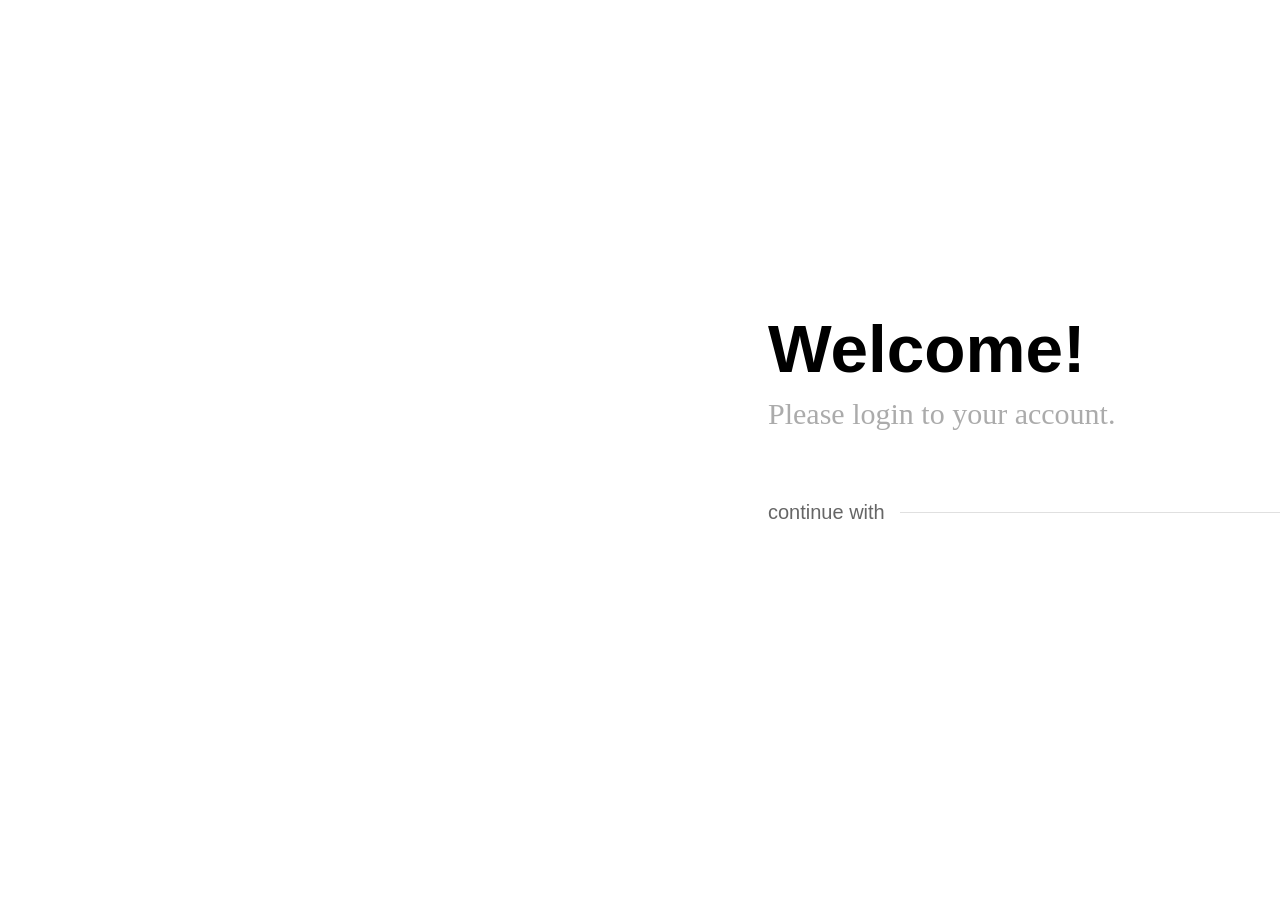
==== index.html @ e73cec5d "change the file name" ====
<!DOCTYPE html>
<html lang="en">
<head>
    <meta charset="UTF-8">
    <meta name="viewport" content="width=device-width, initial-scale=1.0">
    <title>Login Page</title>
    <!-- Link to external CSS file -->
    <link rel="stylesheet" href="style.css">
</head>
<body>
    <div class="login-container">
            <h2>Welcome!</h2>
            <p class="subtitle">Please login to your account.</p>   
        <!-- Divider -->
        <div class="divider">
             continue with
        </div>
        <!-- Google Sign-In Integration -->
        <div class="google-login-container">
            <script src="https://accounts.google.com/gsi/client" async defer></script>
            
            <div id="g_id_onload"
                 data-client_id="355473925120-mo8r0a90q5d6rdcc6of507vlpja8bhvl.apps.googleusercontent.com"
                 data-context="signin"
                 data-ux_mode="popup"
                 data-callback="handleCredentialResponse"
                 data-auto_prompt="false">
            </div>

            <div class="g_id_signin"
                 data-type="standard"
                 data-shape="pill"
                 data-theme="outline"
                 data-text="signin_with"
                 data-size="large"
                 data-logo_alignment="left">
            </div>
        </div>
    </div>

    <!-- Link to external JavaScript file -->
    <script src="script.js"></script>
</body>
</html>
---- style.css ----
* {
    margin: 0;
    padding: 0;
    box-sizing: border-box;
    font-family: 'Segoe UI', Tahoma, Geneva, Verdana, sans-serif;
}

body {
    background-color: #ffffff;
}

.login-container {
    display: flex;
    flex-direction: column;
    background: #ffffff;
    padding-left: 60% ;
    padding-top: 300px;
    width: 100%;
    font-size: 45px;
}

.login-container > *:nth-child(1) {
  margin-top: 10px;
}

.login-container > *:nth-child(2) {
  margin-top: 10px;
}

.login-container > *:nth-child(3) {
  margin-top: 70px;
}

.login-container > *:nth-child(3) {
  margin-bottom: 30px;
}

.subtitle {
    font-size: 30px;
    color: #49494975;
    font-family: 'Times New Roman', Times, serif;
}

.divider {
    display: flex;
    align-items: center;
    margin: 30px 0 20px 0;
    color: #666;
    font-size: 20px;
    white-space: nowrap;
}

.divider::after {
    content: "";
    flex: 1;
    border-bottom: 1px solid #e0e0e0;
    margin-left: 15px;
}

.google-login-container {
    display: flex;
    justify-content: flex-start;
    width: 100%;
}
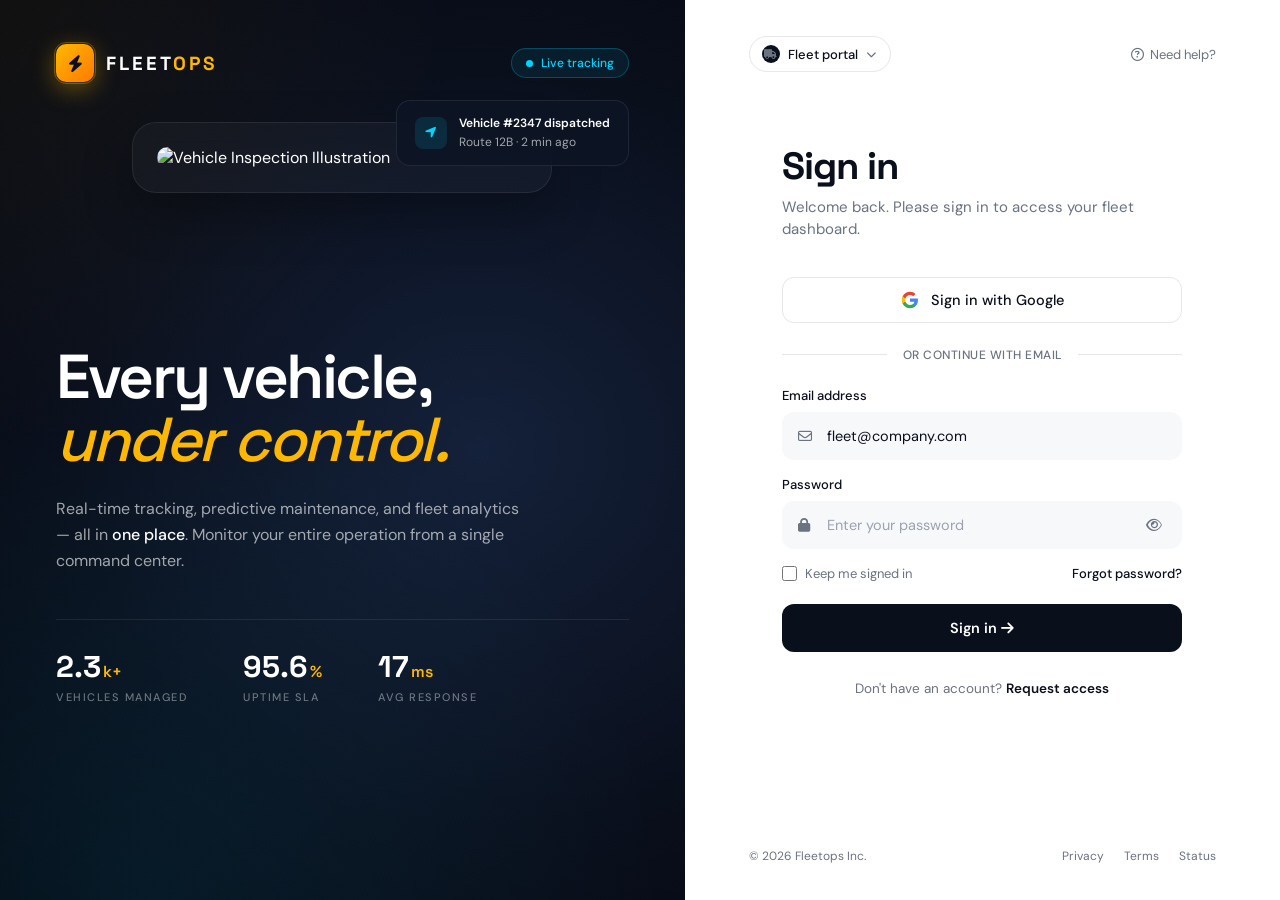
==== commit 123df7d6: "change the code to beautiful interface" ====
--- a/index.html
+++ b/index.html
@@ -3,42 +3,168 @@
 <head>
     <meta charset="UTF-8">
     <meta name="viewport" content="width=device-width, initial-scale=1.0">
-    <title>Login Page</title>
-    <!-- Link to external CSS file -->
+    <title>Fleetops — Sign in</title>
+    <link rel="preconnect" href="https://fonts.googleapis.com">
+    <link rel="preconnect" href="https://fonts.gstatic.com" crossorigin>
+    <link href="https://fonts.googleapis.com/css2?family=Space+Grotesk:wght@400;500;600;700&family=DM+Sans:wght@400;500;600;700&display=swap" rel="stylesheet">
+    <link rel="stylesheet" href="https://cdnjs.cloudflare.com/ajax/libs/font-awesome/6.4.0/css/all.min.css">
     <link rel="stylesheet" href="style.css">
 </head>
 <body>
-    <div class="login-container">
-            <h2>Welcome!</h2>
-            <p class="subtitle">Please login to your account.</p>   
-        <!-- Divider -->
-        <div class="divider">
-             continue with
-        </div>
-        <!-- Google Sign-In Integration -->
-        <div class="google-login-container">
-            <script src="https://accounts.google.com/gsi/client" async defer></script>
-            
-            <div id="g_id_onload"
-                 data-client_id="355473925120-mo8r0a90q5d6rdcc6of507vlpja8bhvl.apps.googleusercontent.com"
-                 data-context="signin"
-                 data-ux_mode="popup"
-                 data-callback="handleCredentialResponse"
-                 data-auto_prompt="false">
+    <div class="split-container">
+        <!-- ===== LEFT PANEL ===== -->
+        <div class="left-panel">
+            <!-- Activity toast -->
+            <div class="activity-toast">
+                <div class="activity-icon">
+                    <i class="fa-solid fa-location-arrow"></i>
+                </div>
+                <div class="activity-text">
+                    <strong>Vehicle #2347 dispatched</strong>
+                    <span>Route 12B · 2 min ago</span>
+                </div>
             </div>
 
-            <div class="g_id_signin"
-                 data-type="standard"
-                 data-shape="pill"
-                 data-theme="outline"
-                 data-text="signin_with"
-                 data-size="large"
-                 data-logo_alignment="left">
+            <div class="left-content">
+                <div class="brand fade-up">
+                    <div class="brand-logo">
+                        <i class="fa-solid fa-bolt"></i>
+                    </div>
+                    <div class="brand-name">FLEET<span>OPS</span></div>
+                    <div class="live-badge">
+                        <span class="live-dot"></span>
+                        Live tracking
+                    </div>
+                </div>
+
+                <!-- Replaced Canvas with Image Card -->
+                <div class="hero-graphic fade-up">
+                    <img src="https://z-cdn-media.chatglm.cn/files/56424333-0639-4c8f-b3c8-0cb1e74102e0.png?auth_key=1888731883-37ee74a9747d49c78b19f29c526f797a-0-35f25d98f422e8b51471a2731151e0be" alt="Vehicle Inspection Illustration">
+                </div>
+
+                <div class="hero-content">
+                    <h1 class="tagline fade-up">
+                        Every vehicle,<br>
+                        <span class="highlight">under control.</span>
+                    </h1>
+                    <p class="feature-desc fade-up">
+                        Real-time tracking, predictive maintenance, and fleet analytics — all in <strong>one place</strong>. Monitor your entire operation from a single command center.
+                    </p>
+
+                    <div class="stats-row fade-up">
+                        <div class="stat-item">
+                            <div class="stat-value">
+                                <span data-counter="2.4">0</span>
+                                <span class="suffix">k+</span>
+                            </div>
+                            <div class="stat-label">Vehicles managed</div>
+                        </div>
+                        <div class="stat-item">
+                            <div class="stat-value">
+                                <span data-counter="99.8">0</span>
+                                <span class="suffix">%</span>
+                            </div>
+                            <div class="stat-label">Uptime SLA</div>
+                        </div>
+                        <div class="stat-item">
+                            <div class="stat-value">
+                                <span data-counter="18">0</span>
+                                <span class="suffix">ms</span>
+                            </div>
+                            <div class="stat-label">Avg response</div>
+                        </div>
+                    </div>
+                </div>
+            </div>
+        </div>
+
+        <!-- ===== RIGHT PANEL ===== -->
+        <div class="right-panel">
+            <div class="top-bar fade-up">
+                <div class="portal-selector">
+                    <div class="portal-icon"><i class="fa-solid fa-truck"></i></div>
+                    Fleet portal
+                    <i class="fa-solid fa-chevron-down"></i>
+                </div>
+                <a href="#" class="help-link">
+                    <i class="fa-regular fa-circle-question"></i>
+                    Need help?
+                </a>
+            </div>
+
+            <div class="form-container">
+                <h2 class="form-title fade-up">Sign in</h2>
+                <p class="form-subtitle fade-up">Welcome back. Please sign in to access your fleet dashboard.</p>
+
+                <button class="google-btn fade-up" id="google-btn">
+                    <svg class="google-icon" viewBox="0 0 24 24">
+                        <path fill="#4285F4" d="M22.56 12.25c0-.78-.07-1.53-.2-2.25H12v4.26h5.92c-.26 1.37-1.04 2.53-2.21 3.31v2.77h3.57c2.08-1.92 3.28-4.74 3.28-8.09z"/>
+                        <path fill="#34A853" d="M12 23c2.97 0 5.46-.98 7.28-2.66l-3.57-2.77c-.98.66-2.23 1.06-3.71 1.06-2.86 0-5.29-1.93-6.16-4.53H2.18v2.84C3.99 20.53 7.7 23 12 23z"/>
+                        <path fill="#FBBC05" d="M5.84 14.09c-.22-.66-.35-1.36-.35-2.09s.13-1.43.35-2.09V7.07H2.18C1.43 8.55 1 10.22 1 12s.43 3.45 1.18 4.93l2.85-2.22.81-.62z"/>
+                        <path fill="#EA4335" d="M12 5.38c1.62 0 3.06.56 4.21 1.64l3.15-3.15C17.45 2.09 14.97 1 12 1 7.7 1 3.99 3.47 2.18 7.07l3.66 2.84c.87-2.6 3.3-4.53 6.16-4.53z"/>
+                    </svg>
+                    Sign in with Google
+                </button>
+
+                <div class="divider fade-up">or continue with email</div>
+
+                <form id="login-form" class="fade-up">
+                    <div class="form-group">
+                        <label class="form-label" for="email">Email address</label>
+                        <div class="input-wrapper">
+                            <input type="email" id="email" class="form-input" placeholder="fleet@company.com" required autocomplete="email">
+                            <i class="fa-regular fa-envelope input-icon"></i>
+                        </div>
+                    </div>
+
+                    <div class="form-group">
+                        <label class="form-label" for="password">Password</label>
+                        <div class="input-wrapper">
+                            <input type="password" id="password" class="form-input" placeholder="Enter your password" required autocomplete="current-password">
+                            <i class="fa-solid fa-lock input-icon"></i>
+                            <button type="button" class="password-toggle" id="password-toggle" aria-label="Toggle password visibility">
+                                <i class="fa-regular fa-eye"></i>
+                            </button>
+                        </div>
+                    </div>
+
+                    <div class="form-row">
+                        <label class="remember-me">
+                            <input type="checkbox" id="remember">
+                            Keep me signed in
+                        </label>
+                        <a href="#" class="forgot-link">Forgot password?</a>
+                    </div>
+
+                    <button type="submit" class="sign-in-btn" id="sign-in-btn">
+                        <span class="btn-content">
+                            Sign in
+                            <i class="fa-solid fa-arrow-right arrow"></i>
+                        </span>
+                        <span class="spinner"></span>
+                    </button>
+
+                    <p class="form-footer">
+                        Don't have an account? <a href="#">Request access</a>
+                    </p>
+                </form>
+            </div>
+
+            <div class="right-footer">
+                <span>© 2026 Fleetops Inc.</span>
+                <div class="links">
+                    <a href="#">Privacy</a>
+                    <a href="#">Terms</a>
+                    <a href="#">Status</a>
+                </div>
             </div>
         </div>
     </div>
 
-    <!-- Link to external JavaScript file -->
+    <div class="toast-container" id="toast-container"></div>
+
+    <!-- Google Identity Services -->
+    <script src="https://accounts.google.com/gsi/client" async defer></script>
     <script src="script.js"></script>
 </body>
 </html>
--- a/style.css
+++ b/style.css
@@ -1,64 +1,730 @@
+:root {
+    --bg-dark: #0a0f1c;
+    --bg-dark-2: #0d1424;
+    --accent: #ffb800;
+    --accent-glow: rgba(255, 184, 0, 0.4);
+    --accent-2: #00d4ff;
+    --text-light: #ffffff;
+    --text-muted: rgba(255, 255, 255, 0.62);
+    --text-dim: rgba(255, 255, 255, 0.4);
+    --right-bg: #ffffff;
+    --right-text: #0a0f1c;
+    --right-muted: #6b7280;
+    --right-border: #e5e7eb;
+    --right-input-bg: #f7f8fa;
+}
+
 * {
     margin: 0;
     padding: 0;
     box-sizing: border-box;
-    font-family: 'Segoe UI', Tahoma, Geneva, Verdana, sans-serif;
 }
 
 body {
-    background-color: #ffffff;
-}
-
-.login-container {
+    font-family: 'DM Sans', sans-serif;
+    background: var(--bg-dark);
+    color: var(--text-light);
+    overflow: hidden;
+    height: 100vh;
+    -webkit-font-smoothing: antialiased;
+}
+
+.split-container {
+    display: grid;
+    grid-template-columns: 1.15fr 1fr;
+    height: 100vh;
+    width: 100%;
+}
+
+/* ===== LEFT PANEL ===== */
+.left-panel {
+    position: relative;
+    background: radial-gradient(ellipse at 70% 50%, #14213a 0%, #0a0f1c 60%, #050811 100%);
+    overflow: hidden;
     display: flex;
     flex-direction: column;
-    background: #ffffff;
-    padding-left: 60% ;
-    padding-top: 300px;
+    padding: 44px 56px;
+}
+
+.left-panel::before {
+    content: "";
+    position: absolute;
+    inset: 0;
+    background: 
+        radial-gradient(circle at 20% 100%, rgba(0, 212, 255, 0.08) 0%, transparent 50%),
+        radial-gradient(circle at 0% 0%, rgba(255, 184, 0, 0.05) 0%, transparent 40%);
+    z-index: 2;
+    pointer-events: none;
+}
+
+.left-content {
+    position: relative;
+    z-index: 3;
+    display: flex;
+    flex-direction: column;
+    height: 100%;
+}
+
+.brand {
+    display: flex;
+    align-items: center;
+    gap: 12px;
+}
+
+.brand-logo {
+    width: 38px;
+    height: 38px;
+    background: linear-gradient(135deg, var(--accent) 0%, #ff7a00 100%);
+    border-radius: 10px;
+    display: flex;
+    align-items: center;
+    justify-content: center;
+    color: #0a0f1c;
+    font-size: 17px;
+    box-shadow: 0 6px 24px var(--accent-glow);
+    position: relative;
+}
+
+.brand-logo::after {
+    content: "";
+    position: absolute;
+    inset: -2px;
+    border-radius: 12px;
+    border: 1px solid rgba(255, 184, 0, 0.3);
+}
+
+.brand-name {
+    font-family: 'Space Grotesk', sans-serif;
+    font-weight: 700;
+    font-size: 19px;
+    letter-spacing: 3px;
+}
+
+.brand-name span {
+    color: var(--accent);
+}
+
+.live-badge {
+    margin-left: auto;
+    display: flex;
+    align-items: center;
+    gap: 8px;
+    padding: 6px 14px;
+    background: rgba(0, 212, 255, 0.08);
+    border: 1px solid rgba(0, 212, 255, 0.25);
+    border-radius: 100px;
+    font-size: 12px;
+    color: var(--accent-2);
+    font-weight: 500;
+}
+
+.live-dot {
+    width: 7px;
+    height: 7px;
+    background: var(--accent-2);
+    border-radius: 50%;
+    position: relative;
+    animation: pulse-dot 2s infinite;
+}
+
+@keyframes pulse-dot {
+    0%, 100% { box-shadow: 0 0 0 0 rgba(0, 212, 255, 0.6); }
+    50% { box-shadow: 0 0 0 8px rgba(0, 212, 255, 0); }
+}
+
+/* Hero Graphic (Image Container) */
+.hero-graphic {
+    margin: 40px auto 0 auto;
+    max-width: 420px;
     width: 100%;
-    font-size: 45px;
-}
-
-.login-container > *:nth-child(1) {
-  margin-top: 10px;
-}
-
-.login-container > *:nth-child(2) {
-  margin-top: 10px;
-}
-
-.login-container > *:nth-child(3) {
-  margin-top: 70px;
-}
-
-.login-container > *:nth-child(3) {
-  margin-bottom: 30px;
-}
-
-.subtitle {
+    padding: 24px;
+    background: rgba(255, 255, 255, 0.03);
+    border: 1px solid rgba(255, 255, 255, 0.08);
+    border-radius: 24px;
+    backdrop-filter: blur(12px);
+    box-shadow: 0 20px 50px rgba(0, 0, 0, 0.3);
+    animation: float 6s ease-in-out infinite;
+    z-index: 3;
+}
+
+.hero-graphic img {
+    width: 100%;
+    height: auto;
+    border-radius: 12px;
+    display: block;
+}
+
+@keyframes float {
+    0%, 100% { transform: translateY(0); }
+    50% { transform: translateY(-12px); }
+}
+
+.hero-content {
+    margin-top: auto;
+    margin-bottom: auto;
+    max-width: 580px;
+}
+
+.tagline {
+    font-family: 'Space Grotesk', sans-serif;
+    font-size: 62px;
+    line-height: 1.02;
+    font-weight: 600;
+    letter-spacing: -2.5px;
+    margin-bottom: 24px;
+}
+
+.tagline .highlight {
+    color: var(--accent);
+    font-style: italic;
+    font-weight: 500;
+}
+
+.feature-desc {
+    font-size: 16px;
+    line-height: 1.65;
+    color: var(--text-muted);
+    max-width: 470px;
+    font-weight: 400;
+}
+
+.feature-desc strong {
+    color: var(--text-light);
+    font-weight: 500;
+}
+
+.stats-row {
+    display: flex;
+    gap: 56px;
+    margin-top: 44px;
+    padding-top: 32px;
+    border-top: 1px solid rgba(255, 255, 255, 0.08);
+}
+
+.stat-item .stat-value {
+    font-family: 'Space Grotesk', sans-serif;
     font-size: 30px;
-    color: #49494975;
-    font-family: 'Times New Roman', Times, serif;
+    font-weight: 700;
+    color: var(--text-light);
+    display: flex;
+    align-items: baseline;
+    gap: 2px;
+    line-height: 1;
+}
+
+.stat-item .stat-value .suffix {
+    font-size: 16px;
+    color: var(--accent);
+    font-weight: 600;
+}
+
+.stat-item .stat-label {
+    font-size: 11px;
+    color: var(--text-dim);
+    margin-top: 8px;
+    text-transform: uppercase;
+    letter-spacing: 1.5px;
+    font-weight: 500;
+}
+
+/* Activity toast */
+.activity-toast {
+    position: absolute;
+    top: 100px;
+    right: 56px;
+    background: rgba(13, 20, 36, 0.85);
+    backdrop-filter: blur(12px);
+    border: 1px solid rgba(255, 255, 255, 0.08);
+    border-radius: 14px;
+    padding: 14px 18px;
+    display: flex;
+    align-items: center;
+    gap: 12px;
+    z-index: 4;
+    max-width: 280px;
+    animation: slideInRight 0.6s cubic-bezier(0.16, 1, 0.3, 1) 1s backwards;
+}
+
+@keyframes slideInRight {
+    from { opacity: 0; transform: translateX(20px); }
+    to { opacity: 1; transform: translateX(0); }
+}
+
+.activity-icon {
+    width: 32px;
+    height: 32px;
+    border-radius: 8px;
+    background: rgba(0, 212, 255, 0.12);
+    display: flex;
+    align-items: center;
+    justify-content: center;
+    color: var(--accent-2);
+    font-size: 13px;
+    flex-shrink: 0;
+}
+
+.activity-text {
+    font-size: 12px;
+    line-height: 1.4;
+}
+
+.activity-text strong {
+    color: var(--text-light);
+    font-weight: 600;
+    display: block;
+    margin-bottom: 2px;
+}
+
+.activity-text span {
+    color: var(--text-muted);
+}
+
+/* ===== RIGHT PANEL ===== */
+.right-panel {
+    background: var(--right-bg);
+    color: var(--right-text);
+    display: flex;
+    flex-direction: column;
+    padding: 36px 64px;
+    position: relative;
+}
+
+.top-bar {
+    display: flex;
+    justify-content: space-between;
+    align-items: center;
+}
+
+.portal-selector {
+    display: flex;
+    align-items: center;
+    gap: 8px;
+    padding: 8px 14px 8px 12px;
+    border: 1px solid var(--right-border);
+    border-radius: 100px;
+    font-size: 13px;
+    color: var(--right-text);
+    cursor: pointer;
+    transition: all 0.2s;
+    font-weight: 500;
+    background: var(--right-bg);
+}
+
+.portal-selector:hover {
+    border-color: #0a0f1c;
+    background: #fafbfc;
+}
+
+.portal-selector .portal-icon {
+    width: 18px;
+    height: 18px;
+    background: var(--bg-dark);
+    border-radius: 50%;
+    display: flex;
+    align-items: center;
+    justify-content: center;
+    color: white;
+    font-size: 9px;
+}
+
+.portal-selector i {
+    font-size: 10px;
+    color: var(--right-muted);
+}
+
+.help-link {
+    font-size: 13px;
+    color: var(--right-muted);
+    text-decoration: none;
+    display: flex;
+    align-items: center;
+    gap: 6px;
+    transition: color 0.2s;
+}
+
+.help-link:hover {
+    color: var(--right-text);
+}
+
+.form-container {
+    max-width: 400px;
+    width: 100%;
+    margin: auto auto;
+    padding: 20px 0;
+}
+
+.form-title {
+    font-family: 'Space Grotesk', sans-serif;
+    font-size: 38px;
+    font-weight: 700;
+    letter-spacing: -1px;
+    margin-bottom: 8px;
+    line-height: 1.1;
+}
+
+.form-subtitle {
+    color: var(--right-muted);
+    font-size: 15px;
+    margin-bottom: 36px;
+    line-height: 1.5;
+}
+
+.google-btn {
+    width: 100%;
+    padding: 13px;
+    background: var(--right-bg);
+    border: 1px solid var(--right-border);
+    border-radius: 12px;
+    font-family: 'DM Sans', sans-serif;
+    font-size: 14.5px;
+    font-weight: 500;
+    color: var(--right-text);
+    cursor: pointer;
+    display: flex;
+    align-items: center;
+    justify-content: center;
+    gap: 12px;
+    transition: all 0.2s ease;
+}
+
+.google-btn:hover {
+    background: #fafbfc;
+    border-color: #d1d5db;
+    box-shadow: 0 4px 14px rgba(0, 0, 0, 0.06);
+    transform: translateY(-1px);
+}
+
+.google-btn:active {
+    transform: translateY(0);
+}
+
+.google-icon {
+    width: 18px;
+    height: 18px;
 }
 
 .divider {
     display: flex;
     align-items: center;
-    margin: 30px 0 20px 0;
-    color: #666;
-    font-size: 20px;
-    white-space: nowrap;
-}
-
-.divider::after {
+    margin: 24px 0;
+    color: var(--right-muted);
+    font-size: 12px;
+    font-weight: 500;
+    text-transform: uppercase;
+    letter-spacing: 0.5px;
+}
+
+.divider::before, .divider::after {
     content: "";
     flex: 1;
-    border-bottom: 1px solid #e0e0e0;
-    margin-left: 15px;
-}
-
-.google-login-container {
-    display: flex;
-    justify-content: flex-start;
+    border-bottom: 1px solid var(--right-border);
+}
+
+.divider::before { margin-right: 16px; }
+.divider::after { margin-left: 16px; }
+
+.form-group {
+    margin-bottom: 16px;
+}
+
+.form-label {
+    display: block;
+    font-size: 13px;
+    font-weight: 500;
+    color: var(--right-text);
+    margin-bottom: 8px;
+}
+
+.input-wrapper {
+    position: relative;
+}
+
+.input-icon {
+    position: absolute;
+    left: 16px;
+    top: 50%;
+    transform: translateY(-50%);
+    color: var(--right-muted);
+    font-size: 14px;
+    pointer-events: none;
+    transition: color 0.2s;
+}
+
+.form-input {
     width: 100%;
-}
+    padding: 14px 16px 14px 44px;
+    background: var(--right-input-bg);
+    border: 1.5px solid transparent;
+    border-radius: 12px;
+    font-family: 'DM Sans', sans-serif;
+    font-size: 14.5px;
+    color: var(--right-text);
+    transition: all 0.2s;
+    outline: none;
+}
+
+.form-input::placeholder {
+    color: #9ca3af;
+}
+
+.form-input:focus {
+    background: var(--right-bg);
+    border-color: var(--bg-dark);
+    box-shadow: 0 0 0 4px rgba(10, 15, 28, 0.06);
+}
+
+.input-wrapper:focus-within .input-icon {
+    color: var(--bg-dark);
+}
+
+.password-toggle {
+    position: absolute;
+    right: 14px;
+    top: 50%;
+    transform: translateY(-50%);
+    background: none;
+    border: none;
+    cursor: pointer;
+    color: var(--right-muted);
+    font-size: 14px;
+    padding: 6px;
+    transition: color 0.2s;
+}
+
+.password-toggle:hover {
+    color: var(--right-text);
+}
+
+.form-row {
+    display: flex;
+    justify-content: space-between;
+    align-items: center;
+    margin: 8px 0 22px;
+    font-size: 13px;
+}
+
+.remember-me {
+    display: flex;
+    align-items: center;
+    gap: 8px;
+    color: var(--right-muted);
+    cursor: pointer;
+    user-select: none;
+}
+
+.remember-me input {
+    width: 15px;
+    height: 15px;
+    accent-color: var(--bg-dark);
+    cursor: pointer;
+}
+
+.forgot-link {
+    color: var(--right-text);
+    text-decoration: none;
+    font-weight: 500;
+    transition: color 0.2s;
+}
+
+.forgot-link:hover {
+    color: #ff7a00;
+}
+
+.sign-in-btn {
+    width: 100%;
+    padding: 15px;
+    background: var(--bg-dark);
+    color: white;
+    border: none;
+    border-radius: 12px;
+    font-family: 'DM Sans', sans-serif;
+    font-size: 14.5px;
+    font-weight: 600;
+    cursor: pointer;
+    transition: all 0.2s ease;
+    display: flex;
+    align-items: center;
+    justify-content: center;
+    gap: 8px;
+    position: relative;
+    overflow: hidden;
+}
+
+.sign-in-btn::before {
+    content: "";
+    position: absolute;
+    inset: 0;
+    background: linear-gradient(135deg, #ff7a00 0%, var(--accent) 100%);
+    opacity: 0;
+    transition: opacity 0.3s;
+}
+
+.sign-in-btn:hover::before {
+    opacity: 1;
+}
+
+.sign-in-btn:hover {
+    transform: translateY(-1px);
+    box-shadow: 0 10px 28px rgba(255, 122, 0, 0.35);
+}
+
+.sign-in-btn:active {
+    transform: translateY(0);
+}
+
+.sign-in-btn > * {
+    position: relative;
+    z-index: 1;
+}
+
+.sign-in-btn .arrow {
+    transition: transform 0.2s;
+}
+
+.sign-in-btn:hover .arrow {
+    transform: translateX(3px);
+}
+
+.sign-in-btn.loading {
+    pointer-events: none;
+}
+
+.sign-in-btn.loading .btn-content { opacity: 0; }
+
+.sign-in-btn .spinner {
+    position: absolute;
+    top: 50%;
+    left: 50%;
+    transform: translate(-50%, -50%);
+    width: 18px;
+    height: 18px;
+    border: 2px solid rgba(255, 255, 255, 0.3);
+    border-top-color: white;
+    border-radius: 50%;
+    animation: spin 0.8s linear infinite;
+    display: none;
+    z-index: 2;
+}
+
+.sign-in-btn.loading .spinner {
+    display: block;
+}
+
+@keyframes spin {
+    to { transform: translate(-50%, -50%) rotate(360deg); }
+}
+
+.form-footer {
+    margin-top: 28px;
+    text-align: center;
+    font-size: 13.5px;
+    color: var(--right-muted);
+}
+
+.form-footer a {
+    color: var(--right-text);
+    text-decoration: none;
+    font-weight: 600;
+    transition: color 0.2s;
+}
+
+.form-footer a:hover {
+    color: #ff7a00;
+}
+
+.right-footer {
+    margin-top: auto;
+    padding-top: 24px;
+    display: flex;
+    justify-content: space-between;
+    align-items: center;
+    font-size: 12px;
+    color: var(--right-muted);
+}
+
+.right-footer .links {
+    display: flex;
+    gap: 20px;
+}
+
+.right-footer a {
+    color: var(--right-muted);
+    text-decoration: none;
+    transition: color 0.2s;
+}
+
+.right-footer a:hover {
+    color: var(--right-text);
+}
+
+/* Toast notifications */
+.toast-container {
+    position: fixed;
+    bottom: 30px;
+    right: 30px;
+    display: flex;
+    flex-direction: column;
+    gap: 10px;
+    z-index: 100;
+    pointer-events: none;
+}
+
+.toast {
+    background: var(--bg-dark);
+    color: white;
+    padding: 14px 20px;
+    border-radius: 12px;
+    font-size: 14px;
+    display: flex;
+    align-items: center;
+    gap: 10px;
+    box-shadow: 0 10px 40px rgba(0, 0, 0, 0.2);
+    border: 1px solid rgba(255, 255, 255, 0.08);
+    transform: translateX(120%);
+    animation: toastIn 0.4s cubic-bezier(0.16, 1, 0.3, 1) forwards, toastOut 0.4s cubic-bezier(0.7, 0, 0.84, 0) 3s forwards;
+    pointer-events: auto;
+}
+
+.toast.success i { color: #4ade80; }
+.toast.error i { color: #f87171; }
+
+@keyframes toastIn {
+    to { transform: translateX(0); }
+}
+
+@keyframes toastOut {
+    to { transform: translateX(120%); opacity: 0; }
+}
+
+/* Animations */
+.fade-up {
+    opacity: 0;
+    animation: fadeUp 0.8s cubic-bezier(0.16, 1, 0.3, 1) forwards;
+}
+
+.fade-up:nth-child(1) { animation-delay: 0.05s; }
+.fade-up:nth-child(2) { animation-delay: 0.15s; }
+.fade-up:nth-child(3) { animation-delay: 0.25s; }
+.fade-up:nth-child(4) { animation-delay: 0.35s; }
+.fade-up:nth-child(5) { animation-delay: 0.45s; }
+.fade-up:nth-child(6) { animation-delay: 0.55s; }
+
+@keyframes fadeUp {
+    from { opacity: 0; transform: translateY(16px); }
+    to { opacity: 1; transform: translateY(0); }
+}
+
+/* Responsive */
+@media (max-width: 1100px) {
+    .tagline { font-size: 48px; }
+    .left-panel { padding: 36px 40px; }
+    .right-panel { padding: 36px 40px; }
+    .hero-graphic { max-width: 340px; }
+}
+
+@media (max-width: 860px) {
+    .split-container { grid-template-columns: 1fr; }
+    .left-panel { display: none; }
+    .right-panel { padding: 32px 24px; }
+    .form-container { margin: 40px auto; }
+}
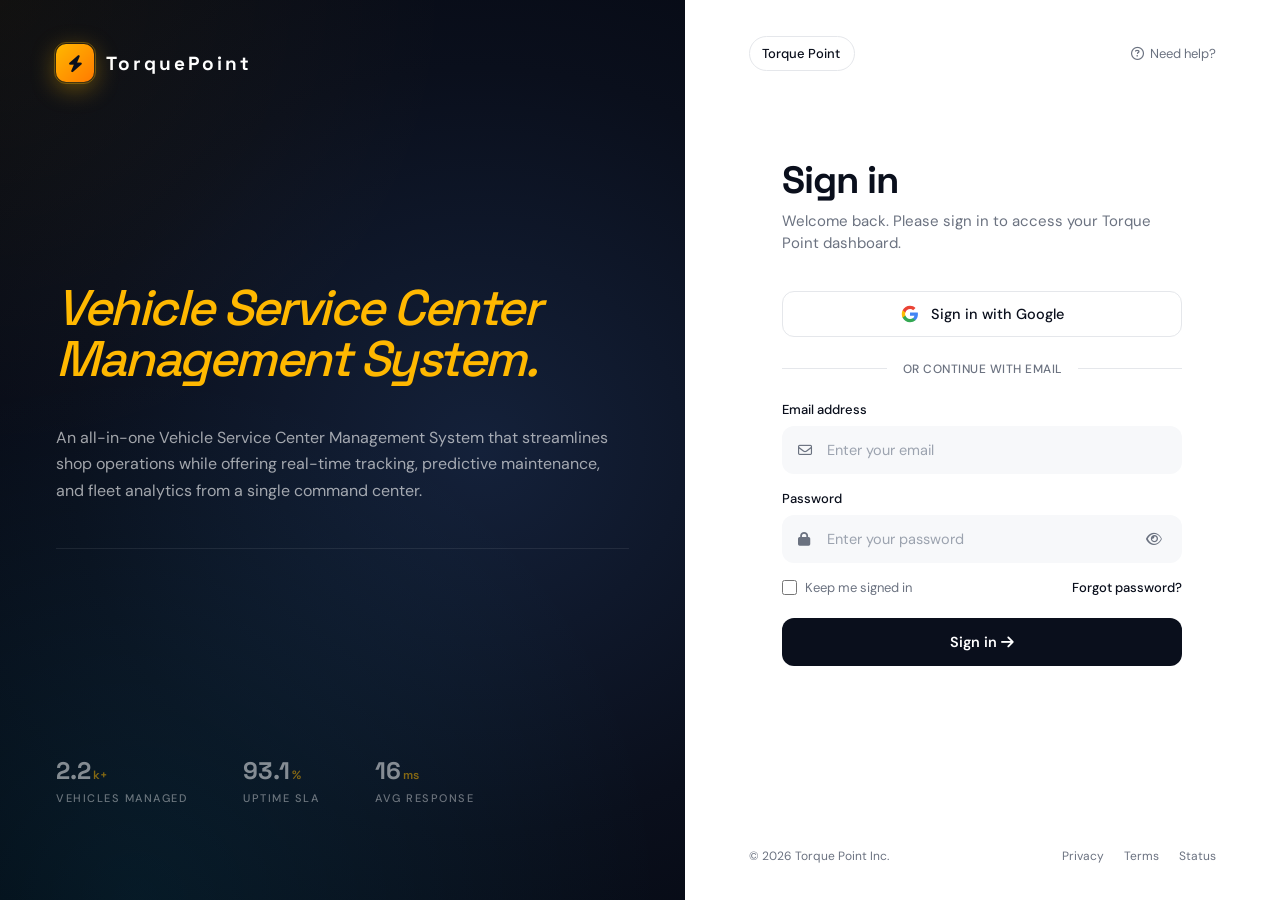
==== commit bd884dc0: "fix the code" ====
--- a/index.html
+++ b/index.html
@@ -3,7 +3,7 @@
 <head>
     <meta charset="UTF-8">
     <meta name="viewport" content="width=device-width, initial-scale=1.0">
-    <title>Fleetops — Sign in</title>
+    <title>Torque Point — Sign in</title>
     <link rel="preconnect" href="https://fonts.googleapis.com">
     <link rel="preconnect" href="https://fonts.gstatic.com" crossorigin>
     <link href="https://fonts.googleapis.com/css2?family=Space+Grotesk:wght@400;500;600;700&family=DM+Sans:wght@400;500;600;700&display=swap" rel="stylesheet">
@@ -14,41 +14,20 @@
     <div class="split-container">
         <!-- ===== LEFT PANEL ===== -->
         <div class="left-panel">
-            <!-- Activity toast -->
-            <div class="activity-toast">
-                <div class="activity-icon">
-                    <i class="fa-solid fa-location-arrow"></i>
-                </div>
-                <div class="activity-text">
-                    <strong>Vehicle #2347 dispatched</strong>
-                    <span>Route 12B · 2 min ago</span>
-                </div>
-            </div>
-
             <div class="left-content">
                 <div class="brand fade-up">
                     <div class="brand-logo">
                         <i class="fa-solid fa-bolt"></i>
                     </div>
-                    <div class="brand-name">FLEET<span>OPS</span></div>
-                    <div class="live-badge">
-                        <span class="live-dot"></span>
-                        Live tracking
-                    </div>
-                </div>
-
-                <!-- Replaced Canvas with Image Card -->
-                <div class="hero-graphic fade-up">
-                    <img src="https://z-cdn-media.chatglm.cn/files/56424333-0639-4c8f-b3c8-0cb1e74102e0.png?auth_key=1888731883-37ee74a9747d49c78b19f29c526f797a-0-35f25d98f422e8b51471a2731151e0be" alt="Vehicle Inspection Illustration">
+                    <div class="brand-name">Torque<span>Point</span></div>
                 </div>
 
                 <div class="hero-content">
                     <h1 class="tagline fade-up">
-                        Every vehicle,<br>
-                        <span class="highlight">under control.</span>
+                        <span class="highlight">Vehicle Service Center Management System.</span>
                     </h1>
                     <p class="feature-desc fade-up">
-                        Real-time tracking, predictive maintenance, and fleet analytics — all in <strong>one place</strong>. Monitor your entire operation from a single command center.
+                        An all-in-one Vehicle Service Center Management System that streamlines shop operations while offering real-time tracking, predictive maintenance, and fleet analytics from a single command center.
                     </p>
 
                     <div class="stats-row fade-up">
@@ -82,9 +61,7 @@
         <div class="right-panel">
             <div class="top-bar fade-up">
                 <div class="portal-selector">
-                    <div class="portal-icon"><i class="fa-solid fa-truck"></i></div>
-                    Fleet portal
-                    <i class="fa-solid fa-chevron-down"></i>
+                    Torque Point
                 </div>
                 <a href="#" class="help-link">
                     <i class="fa-regular fa-circle-question"></i>
@@ -94,7 +71,7 @@
 
             <div class="form-container">
                 <h2 class="form-title fade-up">Sign in</h2>
-                <p class="form-subtitle fade-up">Welcome back. Please sign in to access your fleet dashboard.</p>
+                <p class="form-subtitle fade-up">Welcome back. Please sign in to access your Torque Point dashboard.</p>
 
                 <button class="google-btn fade-up" id="google-btn">
                     <svg class="google-icon" viewBox="0 0 24 24">
@@ -112,7 +89,7 @@
                     <div class="form-group">
                         <label class="form-label" for="email">Email address</label>
                         <div class="input-wrapper">
-                            <input type="email" id="email" class="form-input" placeholder="fleet@company.com" required autocomplete="email">
+                            <input type="email" id="email" class="form-input" placeholder="Enter your email" required autocomplete="email">
                             <i class="fa-regular fa-envelope input-icon"></i>
                         </div>
                     </div>
@@ -143,15 +120,11 @@
                         </span>
                         <span class="spinner"></span>
                     </button>
-
-                    <p class="form-footer">
-                        Don't have an account? <a href="#">Request access</a>
-                    </p>
                 </form>
             </div>
 
             <div class="right-footer">
-                <span>© 2026 Fleetops Inc.</span>
+                <span>© 2026 Torque Point Inc.</span>
                 <div class="links">
                     <a href="#">Privacy</a>
                     <a href="#">Terms</a>
--- a/style.css
+++ b/style.css
@@ -100,65 +100,6 @@
     letter-spacing: 3px;
 }
 
-.brand-name span {
-    color: var(--accent);
-}
-
-.live-badge {
-    margin-left: auto;
-    display: flex;
-    align-items: center;
-    gap: 8px;
-    padding: 6px 14px;
-    background: rgba(0, 212, 255, 0.08);
-    border: 1px solid rgba(0, 212, 255, 0.25);
-    border-radius: 100px;
-    font-size: 12px;
-    color: var(--accent-2);
-    font-weight: 500;
-}
-
-.live-dot {
-    width: 7px;
-    height: 7px;
-    background: var(--accent-2);
-    border-radius: 50%;
-    position: relative;
-    animation: pulse-dot 2s infinite;
-}
-
-@keyframes pulse-dot {
-    0%, 100% { box-shadow: 0 0 0 0 rgba(0, 212, 255, 0.6); }
-    50% { box-shadow: 0 0 0 8px rgba(0, 212, 255, 0); }
-}
-
-/* Hero Graphic (Image Container) */
-.hero-graphic {
-    margin: 40px auto 0 auto;
-    max-width: 420px;
-    width: 100%;
-    padding: 24px;
-    background: rgba(255, 255, 255, 0.03);
-    border: 1px solid rgba(255, 255, 255, 0.08);
-    border-radius: 24px;
-    backdrop-filter: blur(12px);
-    box-shadow: 0 20px 50px rgba(0, 0, 0, 0.3);
-    animation: float 6s ease-in-out infinite;
-    z-index: 3;
-}
-
-.hero-graphic img {
-    width: 100%;
-    height: auto;
-    border-radius: 12px;
-    display: block;
-}
-
-@keyframes float {
-    0%, 100% { transform: translateY(0); }
-    50% { transform: translateY(-12px); }
-}
-
 .hero-content {
     margin-top: auto;
     margin-bottom: auto;
@@ -167,11 +108,12 @@
 
 .tagline {
     font-family: 'Space Grotesk', sans-serif;
-    font-size: 62px;
+    font-size: 50px;
     line-height: 1.02;
     font-weight: 600;
     letter-spacing: -2.5px;
-    margin-bottom: 24px;
+    margin-top: 150px;
+    margin-bottom: 40px;
 }
 
 .tagline .highlight {
@@ -184,7 +126,7 @@
     font-size: 16px;
     line-height: 1.65;
     color: var(--text-muted);
-    max-width: 470px;
+    max-width: 700px;
     font-weight: 400;
 }
 
@@ -197,23 +139,25 @@
     display: flex;
     gap: 56px;
     margin-top: 44px;
-    padding-top: 32px;
+    padding-top: 210px;
+    padding-bottom: 0px;
     border-top: 1px solid rgba(255, 255, 255, 0.08);
 }
 
 .stat-item .stat-value {
     font-family: 'Space Grotesk', sans-serif;
-    font-size: 30px;
+    font-size: 24px;
     font-weight: 700;
     color: var(--text-light);
     display: flex;
     align-items: baseline;
     gap: 2px;
     line-height: 1;
+    opacity: 50%;
 }
 
 .stat-item .stat-value .suffix {
-    font-size: 16px;
+    font-size: 12px;
     color: var(--accent);
     font-weight: 600;
 }
@@ -225,58 +169,6 @@
     text-transform: uppercase;
     letter-spacing: 1.5px;
     font-weight: 500;
-}
-
-/* Activity toast */
-.activity-toast {
-    position: absolute;
-    top: 100px;
-    right: 56px;
-    background: rgba(13, 20, 36, 0.85);
-    backdrop-filter: blur(12px);
-    border: 1px solid rgba(255, 255, 255, 0.08);
-    border-radius: 14px;
-    padding: 14px 18px;
-    display: flex;
-    align-items: center;
-    gap: 12px;
-    z-index: 4;
-    max-width: 280px;
-    animation: slideInRight 0.6s cubic-bezier(0.16, 1, 0.3, 1) 1s backwards;
-}
-
-@keyframes slideInRight {
-    from { opacity: 0; transform: translateX(20px); }
-    to { opacity: 1; transform: translateX(0); }
-}
-
-.activity-icon {
-    width: 32px;
-    height: 32px;
-    border-radius: 8px;
-    background: rgba(0, 212, 255, 0.12);
-    display: flex;
-    align-items: center;
-    justify-content: center;
-    color: var(--accent-2);
-    font-size: 13px;
-    flex-shrink: 0;
-}
-
-.activity-text {
-    font-size: 12px;
-    line-height: 1.4;
-}
-
-.activity-text strong {
-    color: var(--text-light);
-    font-weight: 600;
-    display: block;
-    margin-bottom: 2px;
-}
-
-.activity-text span {
-    color: var(--text-muted);
 }
 
 /* ===== RIGHT PANEL ===== */
@@ -554,7 +446,7 @@
     content: "";
     position: absolute;
     inset: 0;
-    background: linear-gradient(135deg, #ff7a00 0%, var(--accent) 100%);
+    background: linear-gradient(135deg, #056d0a 0%, var(--accent) 100%);
     opacity: 0;
     transition: opacity 0.3s;
 }
@@ -565,7 +457,7 @@
 
 .sign-in-btn:hover {
     transform: translateY(-1px);
-    box-shadow: 0 10px 28px rgba(255, 122, 0, 0.35);
+    box-shadow: 0 10px 28px rgba(16, 98, 3, 0.736);
 }
 
 .sign-in-btn:active {
@@ -614,24 +506,6 @@
     to { transform: translate(-50%, -50%) rotate(360deg); }
 }
 
-.form-footer {
-    margin-top: 28px;
-    text-align: center;
-    font-size: 13.5px;
-    color: var(--right-muted);
-}
-
-.form-footer a {
-    color: var(--right-text);
-    text-decoration: none;
-    font-weight: 600;
-    transition: color 0.2s;
-}
-
-.form-footer a:hover {
-    color: #ff7a00;
-}
-
 .right-footer {
     margin-top: auto;
     padding-top: 24px;
@@ -719,7 +593,6 @@
     .tagline { font-size: 48px; }
     .left-panel { padding: 36px 40px; }
     .right-panel { padding: 36px 40px; }
-    .hero-graphic { max-width: 340px; }
 }
 
 @media (max-width: 860px) {
